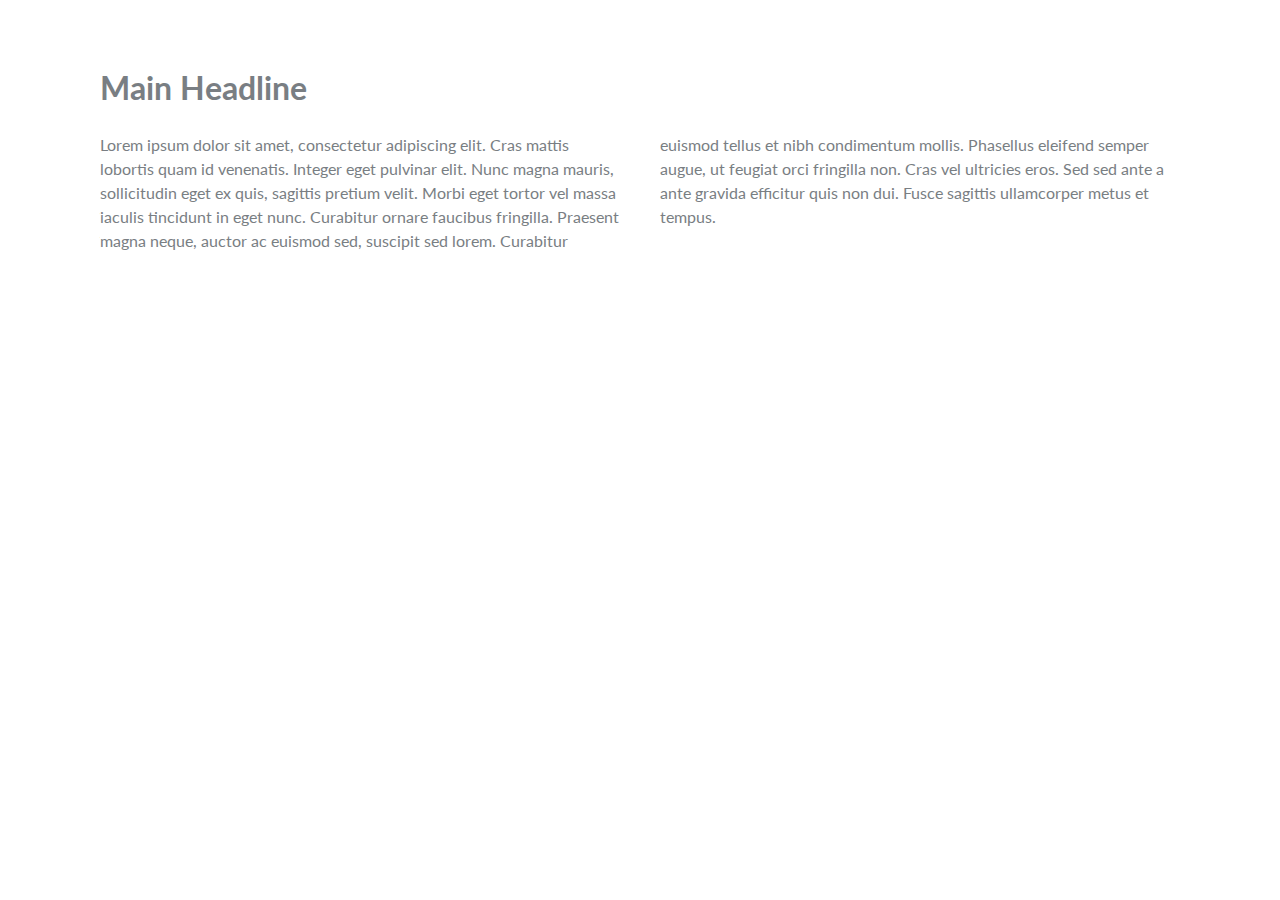
==== css-responsive-nav/index.html @ 087cb023 "Setup css responsive nav project" ====
<!DOCTYPE html>
<html>
<head>
	<title>Poly</title>
	<meta name="viewport" content="width=device-width">
	<link rel="stylesheet" href="css/base.css">
	<link rel="stylesheet" href="css/nav.css">
</head>
<body>
	
	<div class="container">

		<!-- start header	-->
		
		<!-- end header	-->
		
		<div class="main-content">
			<h1>Main Headline</h1>
			<p>Lorem ipsum dolor sit amet, consectetur adipiscing elit. Cras mattis lobortis quam id venenatis. Integer eget pulvinar elit. Nunc magna mauris, sollicitudin eget ex quis, sagittis pretium velit. Morbi eget tortor vel massa iaculis tincidunt in eget nunc. Curabitur ornare faucibus fringilla. Praesent magna neque, auctor ac euismod sed, suscipit sed lorem. Curabitur euismod tellus et nibh condimentum mollis. Phasellus eleifend semper augue, ut feugiat orci fringilla non. Cras vel ultricies eros. Sed sed ante a ante gravida efficitur quis non dui. Fusce sagittis ullamcorper metus et tempus.</p>
		</div>
	</div>
	
</body>
</html>
---- css-responsive-nav/css/base.css ----
/* --------------------------
  Base Styles
--------------------------- */

@import url("http://fonts.googleapis.com/css?family=Lato:100,300,400,700,900");

* {
  box-sizing: border-box; 
}

body {
  color: #797e83;
  font-size: 16px;
	margin: 0;
  font-family: "Lato", "Helvetica Neue", Helvetica, Arial, sans-serif;
  line-height: 1.5; 
}

ul,
li {
  margin: 0;
  padding: 0;
  list-style-type: none; 
}

a {
  color: #656a6e;
  text-decoration: none;
  font-weight: 400; 
}

.container {
	width: 90%;
	margin: auto;
}

/* --------------------------
  Media Queries
--------------------------- */

@media (min-width: 769px) {
	.main-content {
		margin-top: 4em;
	}
	p {
		-webkit-column-count: 2;
		-webkit-column-gap: 2.5em;
	
		-moz-column-count: 2;
		-moz-column-gap: 2.5em;
	
		column-count: 2;
		column-gap: 2.5em;
	}
}

@media (min-width: 1200px) {
	.container {
		width: 1080px;
	}
}
---- css-responsive-nav/css/nav.css ----
/* --------------------------
  Main Styles
--------------------------- */



/* --------------------------
  Media Queries
--------------------------- */
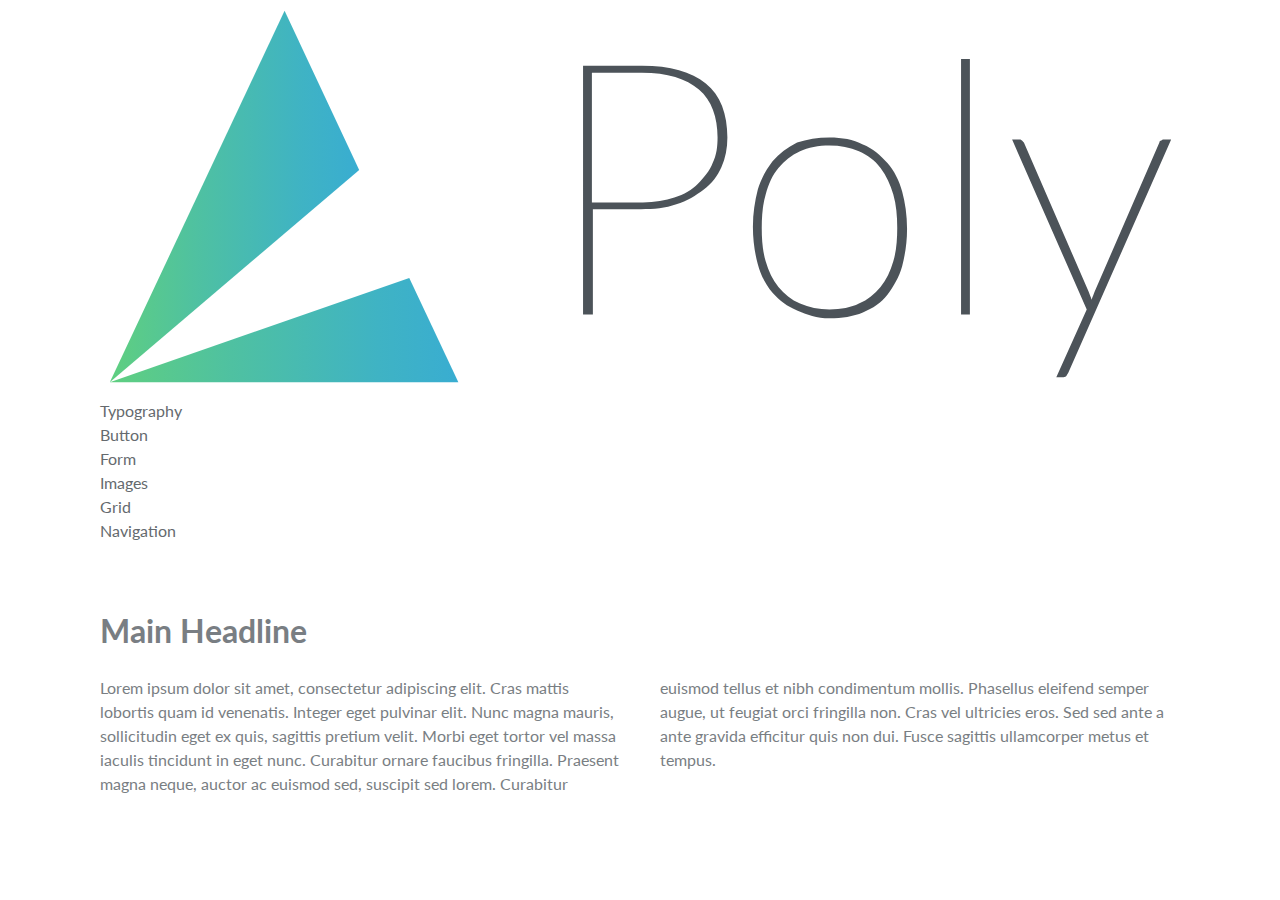
==== commit 2c7c6639: "Build skeleton nav" ====
--- a/css-responsive-nav/index.html
+++ b/css-responsive-nav/index.html
@@ -1,24 +1,44 @@
 <!DOCTYPE html>
 <html>
+
 <head>
 	<title>Poly</title>
 	<meta name="viewport" content="width=device-width">
 	<link rel="stylesheet" href="css/base.css">
 	<link rel="stylesheet" href="css/nav.css">
 </head>
+
 <body>
-	
+
 	<div class="container">
 
 		<!-- start header	-->
-		
+		<header class="main-header">
+			<a class="site-logo" href="/">
+				<img src="img/logo.svg" alt="Poly - UI Toolki">
+			</a>
+
+			<ul class="nav">
+				<li><a href="#">Typography</a></li>
+				<li><a href="#">Button</a></li>
+				<li><a href="#">Form</a></li>
+				<li><a href="#">Images</a></li>
+				<li><a href="#">Grid</a></li>
+				<li><a href="#">Navigation</a></li>
+			</ul>
+		</header>
 		<!-- end header	-->
-		
+
 		<div class="main-content">
 			<h1>Main Headline</h1>
-			<p>Lorem ipsum dolor sit amet, consectetur adipiscing elit. Cras mattis lobortis quam id venenatis. Integer eget pulvinar elit. Nunc magna mauris, sollicitudin eget ex quis, sagittis pretium velit. Morbi eget tortor vel massa iaculis tincidunt in eget nunc. Curabitur ornare faucibus fringilla. Praesent magna neque, auctor ac euismod sed, suscipit sed lorem. Curabitur euismod tellus et nibh condimentum mollis. Phasellus eleifend semper augue, ut feugiat orci fringilla non. Cras vel ultricies eros. Sed sed ante a ante gravida efficitur quis non dui. Fusce sagittis ullamcorper metus et tempus.</p>
+			<p>Lorem ipsum dolor sit amet, consectetur adipiscing elit. Cras mattis lobortis quam id venenatis. Integer eget pulvinar
+				elit. Nunc magna mauris, sollicitudin eget ex quis, sagittis pretium velit. Morbi eget tortor vel massa iaculis tincidunt
+				in eget nunc. Curabitur ornare faucibus fringilla. Praesent magna neque, auctor ac euismod sed, suscipit sed lorem. Curabitur
+				euismod tellus et nibh condimentum mollis. Phasellus eleifend semper augue, ut feugiat orci fringilla non. Cras vel ultricies
+				eros. Sed sed ante a ante gravida efficitur quis non dui. Fusce sagittis ullamcorper metus et tempus.</p>
 		</div>
 	</div>
-	
+
 </body>
-</html>  +
+</html>